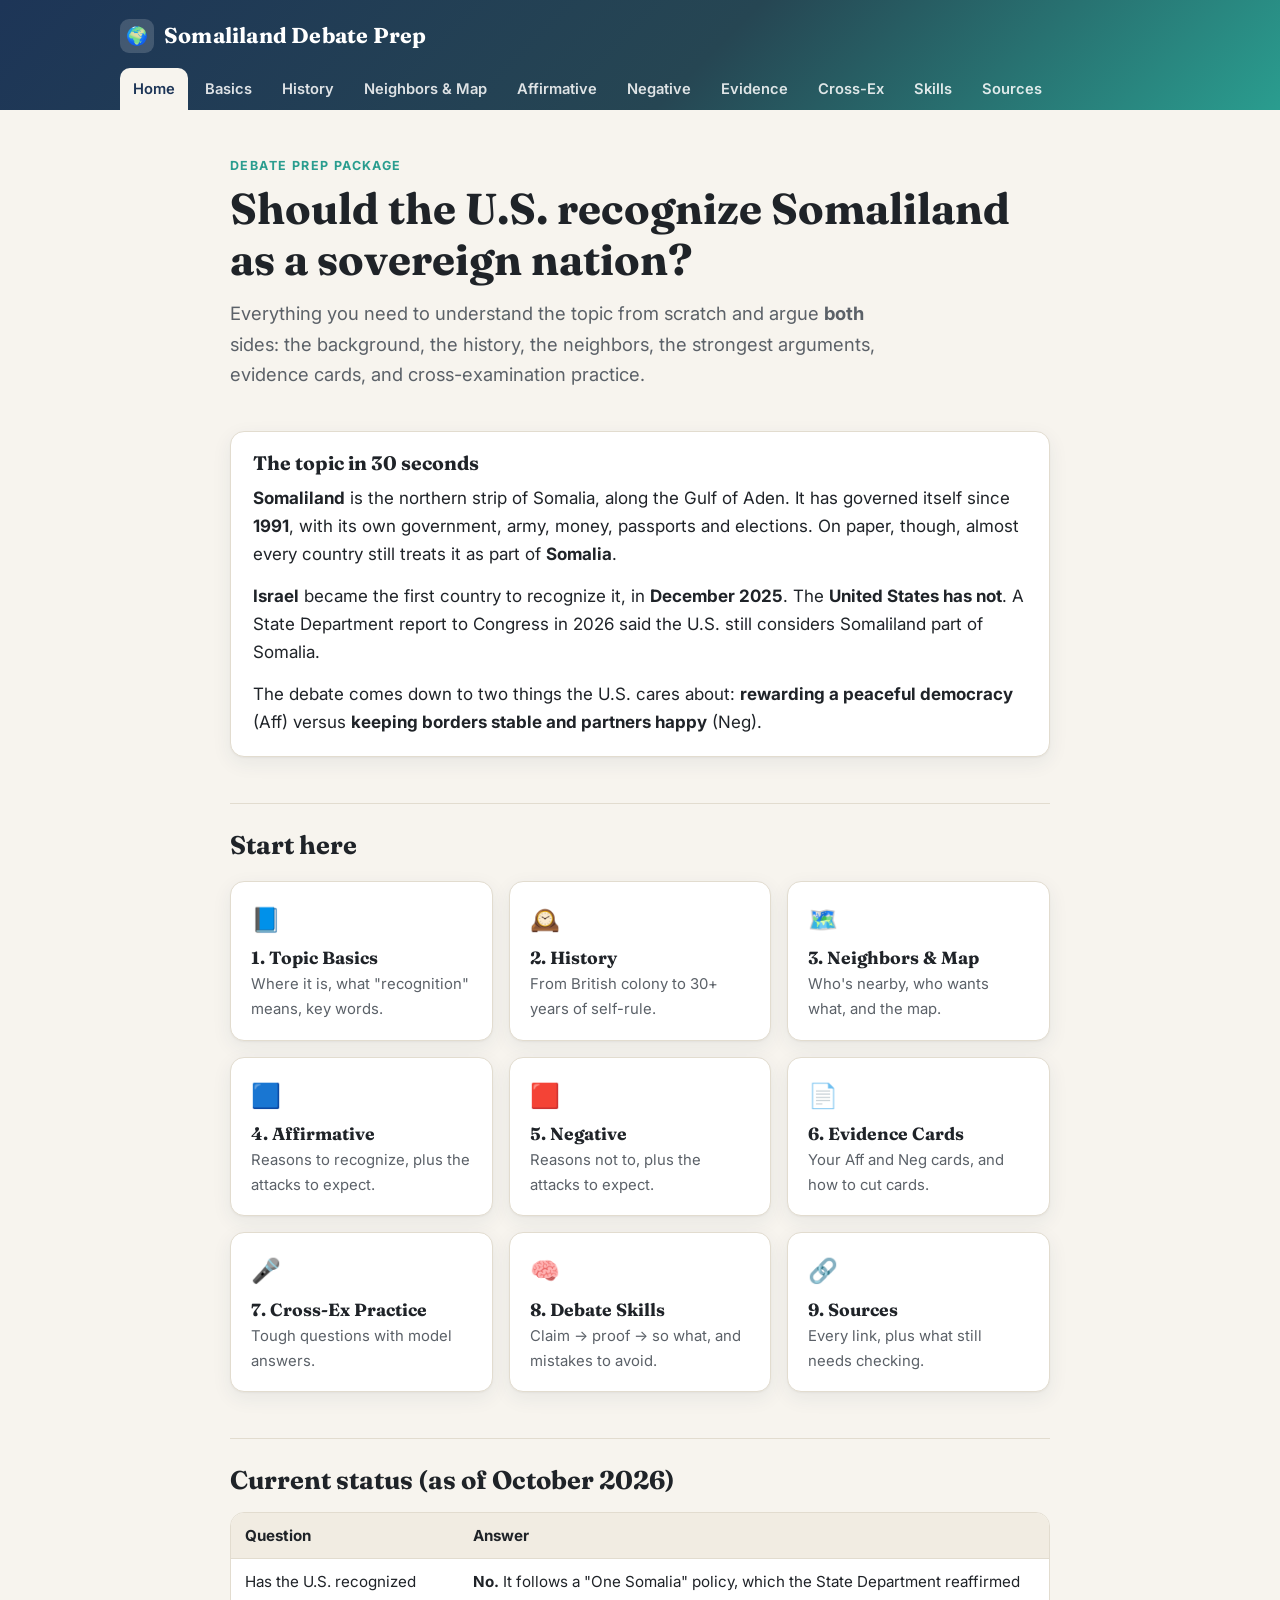
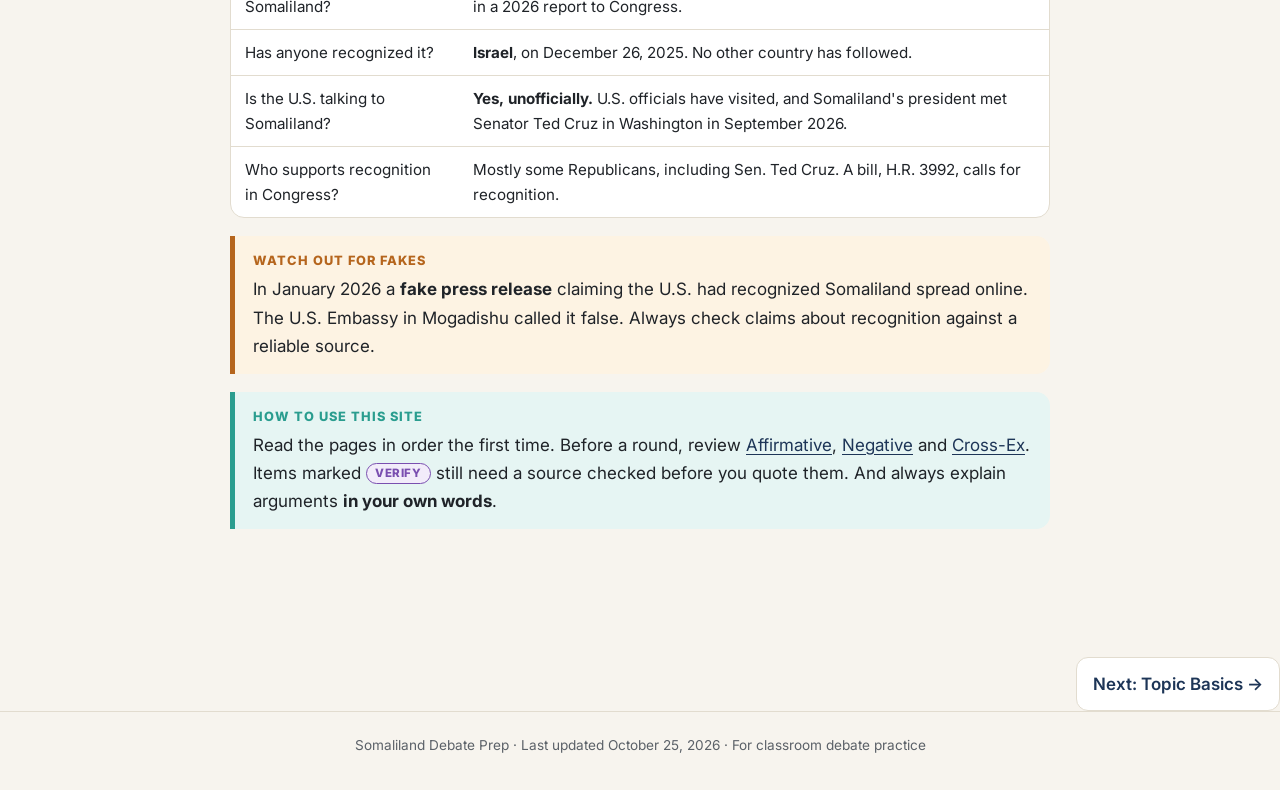
==== index.html @ 2c1a6a26 "Add Somaliland debate prep site Static HTML site for GitHub Pages: basics, history timeline, neighbo" ====
<!doctype html>
<html lang="en">
<head>
<!-- HEAD:START -->
<meta charset="utf-8">
<meta name="viewport" content="width=device-width, initial-scale=1">
<link rel="preconnect" href="https://fonts.googleapis.com">
<link rel="preconnect" href="https://fonts.gstatic.com" crossorigin>
<link href="https://fonts.googleapis.com/css2?family=Fraunces:opsz,wght@9..144,600;9..144,700&family=Inter:wght@400;600;700;800&display=swap" rel="stylesheet">
<link rel="stylesheet" href="assets/style.css">
<link rel="icon" href="data:image/svg+xml,<svg xmlns='http://www.w3.org/2000/svg' viewBox='0 0 100 100'><text y='.9em' font-size='90'>🌍</text></svg>">
<!-- HEAD:END -->
<title>Somaliland Debate Prep</title>
<meta name="description" content="A beginner-friendly prep package for the resolution: The United States should recognize Somaliland as a sovereign nation.">
</head>
<body>
<!-- HEADER:START -->
<header class="site-header">
  <div class="inner">
    <a class="brand" href="index.html"><span class="logo">🌍</span> Somaliland Debate Prep</a>
    <nav class="site-nav" aria-label="Main">
      <a href="index.html" aria-current="page">Home</a>
      <a href="basics.html">Basics</a>
      <a href="history.html">History</a>
      <a href="neighbors.html">Neighbors &amp; Map</a>
      <a href="affirmative.html">Affirmative</a>
      <a href="negative.html">Negative</a>
      <a href="evidence.html">Evidence</a>
      <a href="cross-ex.html">Cross-Ex</a>
      <a href="skills.html">Skills</a>
      <a href="sources.html">Sources</a>
    </nav>
  </div>
</header>
<!-- HEADER:END -->

<main>
  <section class="hero">
    <span class="eyebrow">Debate Prep Package</span>
    <h1>Should the U.S. recognize Somaliland as a sovereign nation?</h1>
    <p class="lead">Everything you need to understand the topic from scratch and argue <strong>both</strong> sides: the background, the history, the neighbors, the strongest arguments, evidence cards, and cross-examination practice.</p>
  </section>

  <div class="card">
    <h3 style="margin-top:0">The topic in 30 seconds</h3>
    <p><strong>Somaliland</strong> is the northern strip of Somalia, along the Gulf of Aden. It has governed itself since <strong>1991</strong>, with its own government, army, money, passports and elections. On paper, though, almost every country still treats it as part of <strong>Somalia</strong>.</p>
    <p><strong>Israel</strong> became the first country to recognize it, in <strong>December 2025</strong>. The <strong>United States has not</strong>. A State Department report to Congress in 2026 said the U.S. still considers Somaliland part of Somalia.</p>
    <p style="margin:0">The debate comes down to two things the U.S. cares about: <strong>rewarding a peaceful democracy</strong> (Aff) versus <strong>keeping borders stable and partners happy</strong> (Neg).</p>
  </div>

  <h2>Start here</h2>
  <div class="grid">
    <a class="tile" href="basics.html"><span class="icon">📘</span><h3>1. Topic Basics</h3><p>Where it is, what "recognition" means, key words.</p></a>
    <a class="tile" href="history.html"><span class="icon">🕰️</span><h3>2. History</h3><p>From British colony to 30+ years of self-rule.</p></a>
    <a class="tile" href="neighbors.html"><span class="icon">🗺️</span><h3>3. Neighbors &amp; Map</h3><p>Who's nearby, who wants what, and the map.</p></a>
    <a class="tile" href="affirmative.html"><span class="icon">🟦</span><h3>4. Affirmative</h3><p>Reasons to recognize, plus the attacks to expect.</p></a>
    <a class="tile" href="negative.html"><span class="icon">🟥</span><h3>5. Negative</h3><p>Reasons not to, plus the attacks to expect.</p></a>
    <a class="tile" href="evidence.html"><span class="icon">📄</span><h3>6. Evidence Cards</h3><p>Your Aff and Neg cards, and how to cut cards.</p></a>
    <a class="tile" href="cross-ex.html"><span class="icon">🎤</span><h3>7. Cross-Ex Practice</h3><p>Tough questions with model answers.</p></a>
    <a class="tile" href="skills.html"><span class="icon">🧠</span><h3>8. Debate Skills</h3><p>Claim → proof → so what, and mistakes to avoid.</p></a>
    <a class="tile" href="sources.html"><span class="icon">🔗</span><h3>9. Sources</h3><p>Every link, plus what still needs checking.</p></a>
  </div>

  <h2>Current status (as of October 2026)</h2>
  <div class="table-wrap"><table>
    <tr><th>Question</th><th>Answer</th></tr>
    <tr><td>Has the U.S. recognized Somaliland?</td><td><strong>No.</strong> It follows a "One Somalia" policy, which the State Department reaffirmed in a 2026 report to Congress.</td></tr>
    <tr><td>Has anyone recognized it?</td><td><strong>Israel</strong>, on December 26, 2025. No other country has followed.</td></tr>
    <tr><td>Is the U.S. talking to Somaliland?</td><td><strong>Yes, unofficially.</strong> U.S. officials have visited, and Somaliland's president met Senator Ted Cruz in Washington in September 2026.</td></tr>
    <tr><td>Who supports recognition in Congress?</td><td>Mostly some Republicans, including Sen. Ted Cruz. A bill, H.R. 3992, calls for recognition.</td></tr>
  </table></div>

  <div class="callout warn">
    <span class="label">Watch out for fakes</span>
    In January 2026 a <strong>fake press release</strong> claiming the U.S. had recognized Somaliland spread online. The U.S. Embassy in Mogadishu called it false. Always check claims about recognition against a reliable source.
  </div>

  <div class="callout tip">
    <span class="label">How to use this site</span>
    Read the pages in order the first time. Before a round, review <a href="affirmative.html">Affirmative</a>, <a href="negative.html">Negative</a> and <a href="cross-ex.html">Cross-Ex</a>. Items marked <span class="verify-tag">verify</span> still need a source checked before you quote them. And always explain arguments <strong>in your own words</strong>.
  </div>
</main>

<!-- FOOTER:START -->
<nav class="pager" aria-label="Pages">
  <span></span>
  <a href="basics.html">Next: Topic Basics →</a>
</nav>
<footer class="site-footer">
  Somaliland Debate Prep · Last updated October 25, 2026 · For classroom debate practice
</footer>
<!-- FOOTER:END -->
</body>
</html>
---- assets/style.css ----
/* Somaliland Debate Prep — shared stylesheet (static, GitHub Pages friendly) */

:root {
  --bg: #f7f4ee;
  --surface: #ffffff;
  --surface-2: #f1ece2;
  --text: #1f2328;
  --muted: #5b6168;
  --border: #e2dccf;
  --brand: #1d3557;
  --brand-2: #2a9d8f;
  --accent: #e9c46a;
  --aff: #2563a8;
  --aff-bg: #e8f0fa;
  --neg: #b23a3a;
  --neg-bg: #fbeaea;
  --tip: #2a9d8f;
  --tip-bg: #e6f5f3;
  --warn: #b5651d;
  --warn-bg: #fdf3e3;
  --verify: #7a4fb0;
  --verify-bg: #f2ecfa;
  --mark: #fff2a8;
  --radius: 14px;
  --shadow: 0 1px 2px rgba(0,0,0,.04), 0 6px 20px rgba(29,53,87,.07);
  --serif: "Fraunces", Georgia, "Times New Roman", serif;
  --sans: "Inter", -apple-system, BlinkMacSystemFont, "Segoe UI", Helvetica, Arial, sans-serif;
}

@media (prefers-color-scheme: dark) {
  :root:not([data-theme="light"]) {
    --bg: #12161c;
    --surface: #1a2028;
    --surface-2: #222a34;
    --text: #e8eaed;
    --muted: #a3abb5;
    --border: #2e3742;
    --brand: #9cc3ff;
    --brand-2: #5cc8ba;
    --aff: #8ab8ee;
    --aff-bg: #1b2a3d;
    --neg: #f08f8f;
    --neg-bg: #3a2022;
    --tip: #5cc8ba;
    --tip-bg: #17302d;
    --warn: #f0b36a;
    --warn-bg: #352816;
    --verify: #c3a3ef;
    --verify-bg: #2a2238;
    --mark: #5c5216;
    --shadow: none;
  }
}

* { box-sizing: border-box; }
html { -webkit-text-size-adjust: 100%; }
body {
  margin: 0;
  background: var(--bg);
  color: var(--text);
  font-family: var(--sans);
  font-size: 17px;
  line-height: 1.65;
}
img, svg { max-width: 100%; height: auto; }
a { color: var(--brand); text-underline-offset: 3px; }
a:hover { color: var(--brand-2); }

/* ---------- Header & nav ---------- */
.site-header {
  background: linear-gradient(135deg, #1d3557 0%, #264653 55%, #2a9d8f 100%);
  color: #fff;
}
.site-header .inner {
  max-width: 1080px; margin: 0 auto; padding: 18px 20px 0;
}
.brand {
  display: flex; align-items: center; gap: 10px;
  color: #fff; text-decoration: none; font-family: var(--serif);
  font-size: 1.35rem; font-weight: 700; letter-spacing: .2px;
}
.brand:hover { color: #fff; }
.brand .logo {
  width: 34px; height: 34px; border-radius: 9px; display: grid; place-items: center;
  background: rgba(255,255,255,.16); font-size: 1.1rem;
}
.site-nav {
  display: flex; gap: 4px; overflow-x: auto; padding: 14px 0 0; scrollbar-width: none;
}
.site-nav::-webkit-scrollbar { display: none; }
.site-nav a {
  color: rgba(255,255,255,.85); text-decoration: none; white-space: nowrap;
  padding: 9px 13px; border-radius: 10px 10px 0 0; font-size: .92rem; font-weight: 600;
}
.site-nav a:hover { color: #fff; background: rgba(255,255,255,.1); }
.site-nav a[aria-current="page"] { background: var(--bg); color: var(--brand); }

/* ---------- Layout ---------- */
main { max-width: 860px; margin: 0 auto; padding: 34px 20px 60px; }
.hero { padding: 6px 0 10px; }
.eyebrow {
  display: inline-block; font-size: .78rem; font-weight: 700; letter-spacing: 1.4px;
  text-transform: uppercase; color: var(--brand-2); margin-bottom: 6px;
}
h1, h2, h3 { font-family: var(--serif); line-height: 1.2; color: var(--text); }
h1 { font-size: clamp(2rem, 5vw, 2.7rem); margin: 0 0 12px; }
h2 { font-size: 1.6rem; margin: 46px 0 14px; padding-top: 6px; border-top: 1px solid var(--border); padding-top: 26px; }
h3 { font-size: 1.22rem; margin: 28px 0 8px; }
.lead { font-size: 1.15rem; color: var(--muted); max-width: 680px; }
p { margin: 0 0 14px; }
ul, ol { padding-left: 1.3em; margin: 0 0 14px; }
li { margin-bottom: 6px; }
strong { font-weight: 700; }
hr { border: 0; border-top: 1px solid var(--border); margin: 36px 0; }

/* ---------- Components ---------- */
.card {
  background: var(--surface); border: 1px solid var(--border); border-radius: var(--radius);
  padding: 20px 22px; box-shadow: var(--shadow); margin: 18px 0;
}
.grid { display: grid; gap: 16px; grid-template-columns: repeat(auto-fit, minmax(240px, 1fr)); margin: 20px 0; }
.tile {
  display: block; text-decoration: none; color: var(--text);
  background: var(--surface); border: 1px solid var(--border); border-radius: var(--radius);
  padding: 18px 20px; box-shadow: var(--shadow); transition: transform .15s ease, border-color .15s ease;
}
.tile:hover { transform: translateY(-2px); border-color: var(--brand-2); color: var(--text); }
.tile .icon { font-size: 1.5rem; }
.tile h3 { margin: 8px 0 4px; font-size: 1.1rem; }
.tile p { margin: 0; color: var(--muted); font-size: .93rem; }

.callout {
  border-left: 5px solid var(--tip); background: var(--tip-bg);
  border-radius: 0 var(--radius) var(--radius) 0; padding: 14px 18px; margin: 18px 0;
}
.callout > :last-child { margin-bottom: 0; }
.callout .label { font-weight: 800; font-size: .8rem; letter-spacing: 1px; text-transform: uppercase; display: block; margin-bottom: 4px; }
.callout.tip { border-color: var(--tip); background: var(--tip-bg); }
.callout.tip .label { color: var(--tip); }
.callout.warn { border-color: var(--warn); background: var(--warn-bg); }
.callout.warn .label { color: var(--warn); }
.callout.verify { border-color: var(--verify); background: var(--verify-bg); }
.callout.verify .label { color: var(--verify); }

.verify-tag {
  display: inline-block; font-size: .72rem; font-weight: 800; letter-spacing: .6px; text-transform: uppercase;
  color: var(--verify); background: var(--verify-bg); border: 1px solid currentColor;
  border-radius: 999px; padding: 0 8px; vertical-align: 2px; white-space: nowrap;
}

.side { border-radius: var(--radius); padding: 18px 22px; margin: 18px 0; border: 1px solid var(--border); }
.side.aff { background: var(--aff-bg); border-left: 6px solid var(--aff); }
.side.neg { background: var(--neg-bg); border-left: 6px solid var(--neg); }
.side h3 { margin-top: 0; }
.side > :last-child { margin-bottom: 0; }
.pill { display: inline-block; font-size: .75rem; font-weight: 800; letter-spacing: .8px; text-transform: uppercase; padding: 2px 10px; border-radius: 999px; color: #fff; }
.pill.aff { background: var(--aff); }
.pill.neg { background: var(--neg); }
.pill.star { background: #c08a1e; }

.exchange { margin: 10px 0 0; padding: 0; list-style: none; }
.exchange li { padding: 8px 12px; border-radius: 10px; margin-bottom: 8px; background: var(--surface); border: 1px solid var(--border); }
.exchange .who { font-weight: 800; font-size: .8rem; text-transform: uppercase; letter-spacing: .8px; margin-right: 6px; }

blockquote {
  margin: 14px 0; padding: 12px 18px; border-left: 4px solid var(--accent);
  background: var(--surface); border-radius: 0 10px 10px 0; font-style: italic;
}
blockquote > :last-child { margin-bottom: 0; }
mark { background: var(--mark); color: inherit; padding: 0 2px; border-radius: 3px; font-weight: 600; }

/* Evidence card */
.evidence { background: var(--surface); border: 1px solid var(--border); border-radius: var(--radius); box-shadow: var(--shadow); margin: 20px 0; overflow: hidden; }
.evidence .ev-head { padding: 12px 20px; color: #fff; font-weight: 700; display: flex; justify-content: space-between; gap: 10px; flex-wrap: wrap; }
.evidence.aff .ev-head { background: var(--aff); }
.evidence.neg .ev-head { background: var(--neg); }
.evidence .ev-body { padding: 18px 22px; }
.evidence .tag { font-weight: 800; font-size: 1.05rem; margin-bottom: 8px; }
.evidence .cite { font-size: .9rem; color: var(--muted); margin-bottom: 12px; }
.evidence .text { font-family: var(--serif); font-size: 1rem; line-height: 1.7; border-top: 1px dashed var(--border); padding-top: 12px; }

/* Tables */
.table-wrap { overflow-x: auto; margin: 16px 0; border-radius: var(--radius); border: 1px solid var(--border); background: var(--surface); }
table { border-collapse: collapse; width: 100%; font-size: .95rem; }
th, td { text-align: left; padding: 10px 14px; border-bottom: 1px solid var(--border); vertical-align: top; }
th { background: var(--surface-2); font-weight: 700; }
tr:last-child td { border-bottom: 0; }

/* Timeline */
.timeline { list-style: none; padding: 0; margin: 20px 0; position: relative; }
.timeline::before { content: ""; position: absolute; left: 92px; top: 6px; bottom: 6px; width: 3px; background: var(--border); border-radius: 3px; }
.timeline li { display: grid; grid-template-columns: 80px 1fr; gap: 28px; margin-bottom: 18px; position: relative; }
.timeline li::before { content: ""; position: absolute; left: 86px; top: 7px; width: 15px; height: 15px; border-radius: 50%; background: var(--brand-2); border: 3px solid var(--bg); }
.timeline .when { font-weight: 800; font-family: var(--serif); color: var(--brand); text-align: right; }
.timeline .what h3 { margin: 0 0 4px; font-size: 1.08rem; }
.timeline .what p { margin: 0 0 6px; }

/* Map */
figure.map { margin: 20px 0; background: var(--surface); border: 1px solid var(--border); border-radius: var(--radius); padding: 12px; box-shadow: var(--shadow); }
figure.map img { display: block; width: 100%; border-radius: 8px; }
figure.map figcaption { font-size: .88rem; color: var(--muted); padding: 8px 4px 0; }

/* Practice questions */
details.practice { background: var(--surface); border: 1px solid var(--border); border-radius: var(--radius); margin: 12px 0; box-shadow: var(--shadow); }
details.practice summary { cursor: pointer; padding: 14px 18px; font-weight: 700; list-style: none; display: flex; gap: 10px; }
details.practice summary::-webkit-details-marker { display: none; }
details.practice summary::before { content: "▸"; color: var(--brand-2); transition: transform .15s; }
details.practice[open] summary::before { transform: rotate(90deg); }
details.practice .answer { padding: 0 18px 16px 38px; }
details.practice .answer > :last-child { margin-bottom: 0; }

.checklist { list-style: none; padding-left: 0; }
.checklist li::before { content: "☐ "; color: var(--brand-2); font-weight: 700; }

/* Page footer nav */
.pager { display: flex; justify-content: space-between; gap: 12px; margin-top: 50px; flex-wrap: wrap; }
.pager a { text-decoration: none; padding: 12px 16px; border: 1px solid var(--border); border-radius: 12px; background: var(--surface); font-weight: 600; }
.site-footer { border-top: 1px solid var(--border); color: var(--muted); font-size: .85rem; text-align: center; padding: 22px 20px 34px; }

/* ---------- Mobile ---------- */
@media (max-width: 600px) {
  body { font-size: 16px; }
  main { padding: 24px 16px 48px; }
  .timeline::before { left: 10px; }
  .timeline li { grid-template-columns: 1fr; gap: 2px; padding-left: 34px; }
  .timeline li::before { left: 4px; }
  .timeline .when { text-align: left; }
}

/* ---------- Print (Letter) ---------- */
@page { size: letter; margin: 0.6in; }
@media print {
  :root { --bg: #fff; --surface: #fff; --shadow: none; }
  body { font-size: 11.5pt; background: #fff; color: #000; }
  .site-header, .site-nav, .pager, .site-footer, .no-print { display: none !important; }
  main { max-width: none; padding: 0; }
  h2 { break-after: avoid; }
  .card, .side, .evidence, .callout, figure.map, .timeline li, details.practice { break-inside: avoid; }
  details.practice .answer { display: block !important; }
  a { color: #000; text-decoration: none; }
  .tile:hover { transform: none; }
}
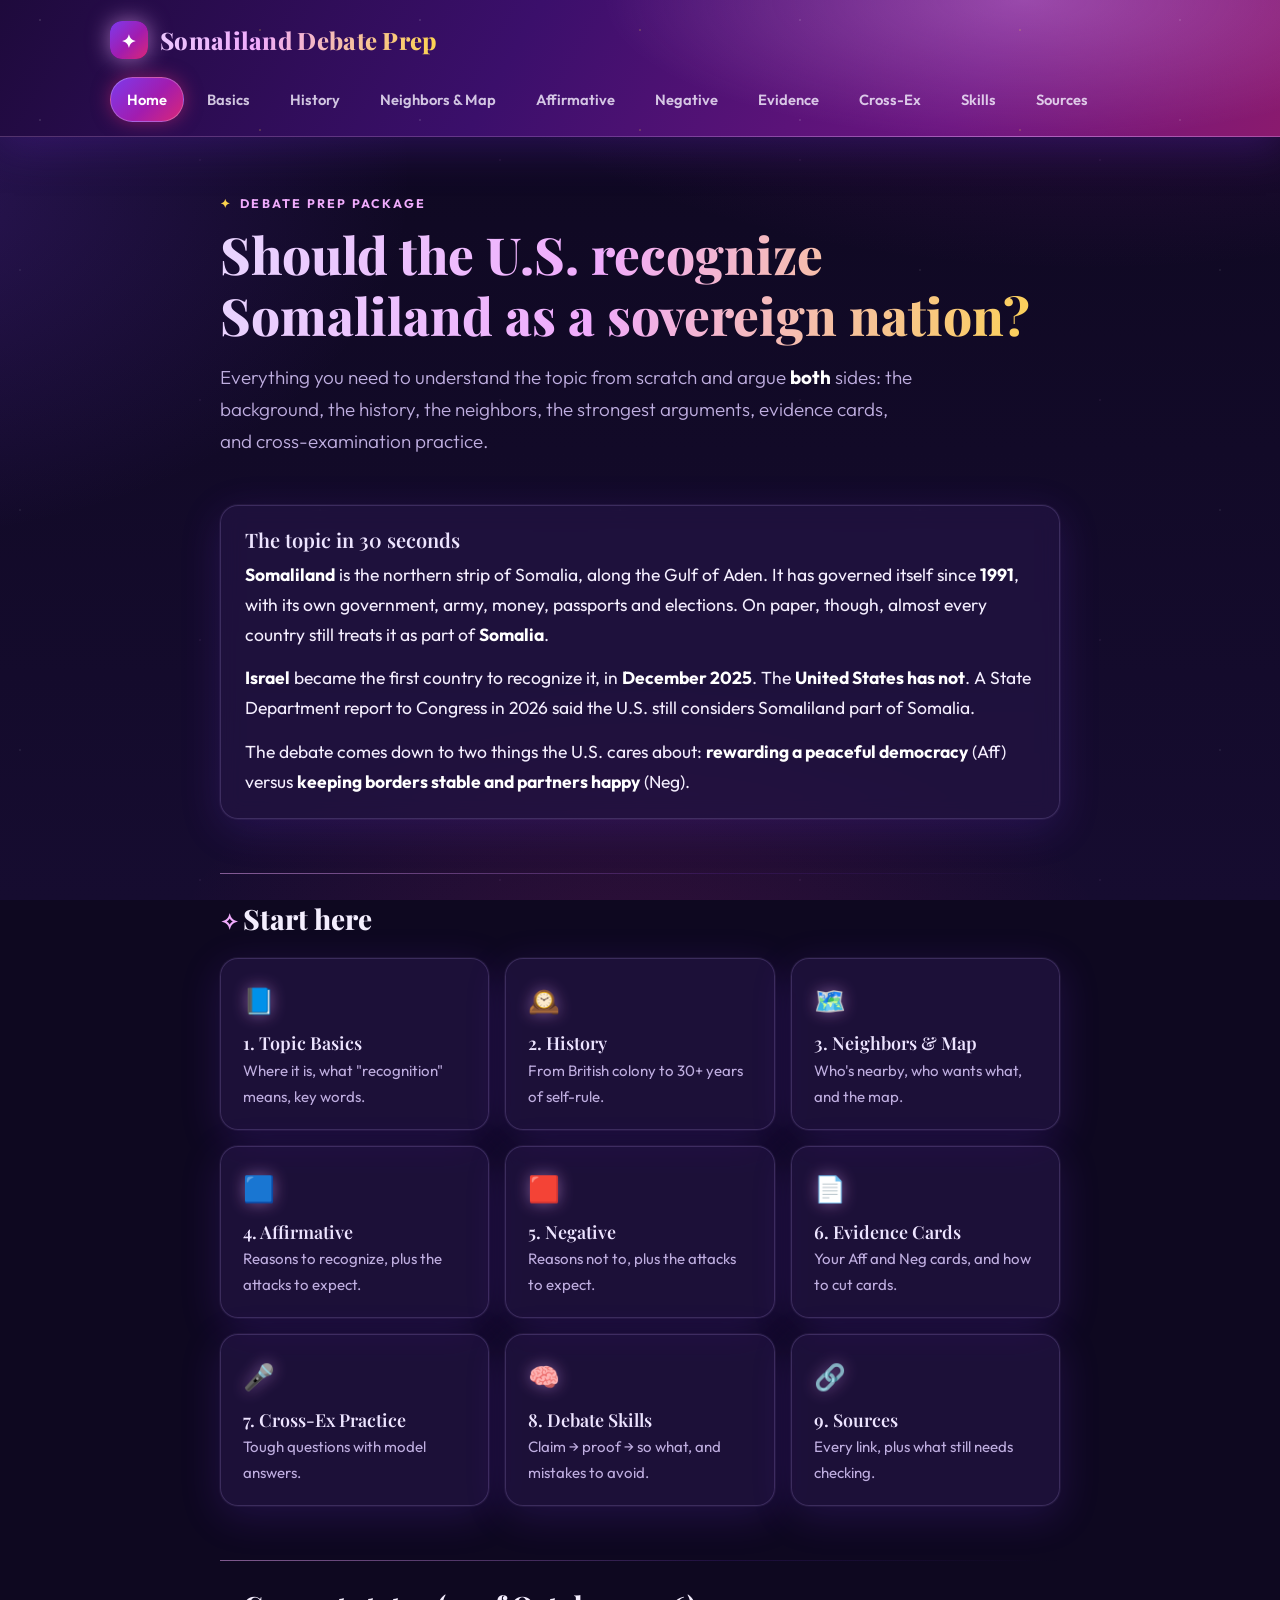
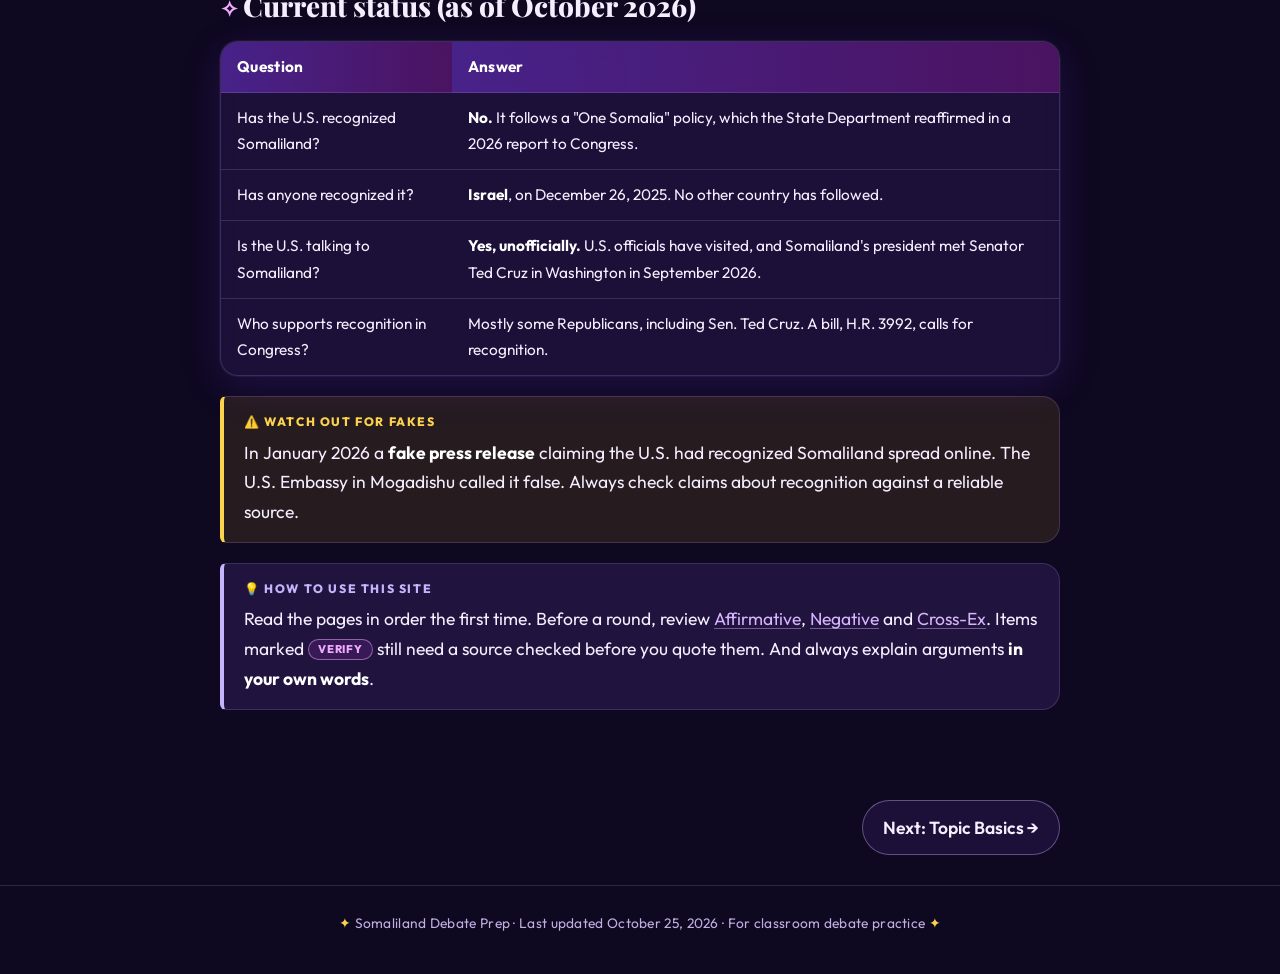
==== commit cc199ecf: "Restyle site in dark purple and make it iPad-friendly Midnight Amethyst theme: glass cards, gradient" ====
--- a/index.html
+++ b/index.html
@@ -4,11 +4,12 @@
 <!-- HEAD:START -->
 <meta charset="utf-8">
 <meta name="viewport" content="width=device-width, initial-scale=1">
+<meta name="theme-color" content="#1a0b33">
 <link rel="preconnect" href="https://fonts.googleapis.com">
 <link rel="preconnect" href="https://fonts.gstatic.com" crossorigin>
-<link href="https://fonts.googleapis.com/css2?family=Fraunces:opsz,wght@9..144,600;9..144,700&family=Inter:wght@400;600;700;800&display=swap" rel="stylesheet">
+<link href="https://fonts.googleapis.com/css2?family=Playfair+Display:ital,wght@0,600;0,800;1,600&family=Outfit:wght@300;400;600;700;800&display=swap" rel="stylesheet">
 <link rel="stylesheet" href="assets/style.css">
-<link rel="icon" href="data:image/svg+xml,<svg xmlns='http://www.w3.org/2000/svg' viewBox='0 0 100 100'><text y='.9em' font-size='90'>🌍</text></svg>">
+<link rel="icon" href="data:image/svg+xml,<svg xmlns='http://www.w3.org/2000/svg' viewBox='0 0 100 100'><text y='.9em' font-size='90'>💜</text></svg>">
 <!-- HEAD:END -->
 <title>Somaliland Debate Prep</title>
 <meta name="description" content="A beginner-friendly prep package for the resolution: The United States should recognize Somaliland as a sovereign nation.">
@@ -17,7 +18,7 @@
 <!-- HEADER:START -->
 <header class="site-header">
   <div class="inner">
-    <a class="brand" href="index.html"><span class="logo">🌍</span> Somaliland Debate Prep</a>
+    <a class="brand" href="index.html"><span class="logo">✦</span> Somaliland Debate Prep</a>
     <nav class="site-nav" aria-label="Main">
       <a href="index.html" aria-current="page">Home</a>
       <a href="basics.html">Basics</a>
--- a/assets/style.css
+++ b/assets/style.css
@@ -1,242 +1,371 @@
-/* Somaliland Debate Prep — shared stylesheet (static, GitHub Pages friendly) */
+/* Somaliland Debate Prep — "Midnight Amethyst" theme (static, GitHub Pages friendly) */
 
 :root {
-  --bg: #f7f4ee;
-  --surface: #ffffff;
-  --surface-2: #f1ece2;
-  --text: #1f2328;
-  --muted: #5b6168;
-  --border: #e2dccf;
-  --brand: #1d3557;
-  --brand-2: #2a9d8f;
-  --accent: #e9c46a;
-  --aff: #2563a8;
-  --aff-bg: #e8f0fa;
-  --neg: #b23a3a;
-  --neg-bg: #fbeaea;
-  --tip: #2a9d8f;
-  --tip-bg: #e6f5f3;
-  --warn: #b5651d;
-  --warn-bg: #fdf3e3;
-  --verify: #7a4fb0;
-  --verify-bg: #f2ecfa;
-  --mark: #fff2a8;
-  --radius: 14px;
-  --shadow: 0 1px 2px rgba(0,0,0,.04), 0 6px 20px rgba(29,53,87,.07);
-  --serif: "Fraunces", Georgia, "Times New Roman", serif;
-  --sans: "Inter", -apple-system, BlinkMacSystemFont, "Segoe UI", Helvetica, Arial, sans-serif;
-}
-
-@media (prefers-color-scheme: dark) {
-  :root:not([data-theme="light"]) {
-    --bg: #12161c;
-    --surface: #1a2028;
-    --surface-2: #222a34;
-    --text: #e8eaed;
-    --muted: #a3abb5;
-    --border: #2e3742;
-    --brand: #9cc3ff;
-    --brand-2: #5cc8ba;
-    --aff: #8ab8ee;
-    --aff-bg: #1b2a3d;
-    --neg: #f08f8f;
-    --neg-bg: #3a2022;
-    --tip: #5cc8ba;
-    --tip-bg: #17302d;
-    --warn: #f0b36a;
-    --warn-bg: #352816;
-    --verify: #c3a3ef;
-    --verify-bg: #2a2238;
-    --mark: #5c5216;
-    --shadow: none;
-  }
+  color-scheme: dark;
+  --bg: #0e0820;
+  --bg-2: #160c30;
+  --surface: rgba(38, 22, 72, .62);
+  --surface-solid: #1d1238;
+  --surface-2: rgba(88, 52, 160, .28);
+  --text: #f4eefe;
+  --muted: #bfaee0;
+  --border: rgba(200, 170, 255, .18);
+  --border-strong: rgba(214, 188, 255, .38);
+  --brand: #d8b4fe;
+  --brand-2: #f0abfc;
+  --gold: #fcd34d;
+  --grad-title: linear-gradient(100deg, #e9d5ff 0%, #f0abfc 45%, #fcd34d 100%);
+  --grad-brand: linear-gradient(135deg, #7c3aed 0%, #a21caf 55%, #db2777 100%);
+  --aff: #7dd3fc;
+  --aff-bg: rgba(56, 189, 248, .10);
+  --aff-grad: linear-gradient(120deg, #0ea5e9 0%, #6366f1 100%);
+  --neg: #fda4af;
+  --neg-bg: rgba(244, 63, 94, .11);
+  --neg-grad: linear-gradient(120deg, #e11d48 0%, #9333ea 100%);
+  --tip: #c4b5fd;
+  --tip-bg: rgba(139, 92, 246, .14);
+  --warn: #fcd34d;
+  --warn-bg: rgba(251, 191, 36, .10);
+  --verify: #f0abfc;
+  --verify-bg: rgba(217, 70, 239, .13);
+  --mark: rgba(252, 211, 77, .26);
+  --radius: 18px;
+  --glow: 0 0 0 1px rgba(216,180,254,.06), 0 10px 40px rgba(124, 58, 237, .18);
+  --glow-strong: 0 0 0 1px rgba(240,171,252,.35), 0 14px 50px rgba(192, 38, 211, .35);
+  --serif: "Playfair Display", Georgia, "Times New Roman", serif;
+  --sans: "Outfit", -apple-system, BlinkMacSystemFont, "Segoe UI", Helvetica, Arial, sans-serif;
 }
 
 * { box-sizing: border-box; }
-html { -webkit-text-size-adjust: 100%; }
+html { -webkit-text-size-adjust: 100%; scroll-behavior: smooth; }
+::selection { background: #c026d3; color: #fff; }
+
 body {
   margin: 0;
-  background: var(--bg);
   color: var(--text);
   font-family: var(--sans);
-  font-size: 17px;
-  line-height: 1.65;
-}
+  font-size: 17.5px;
+  line-height: 1.7;
+  background-color: var(--bg);
+  min-height: 100vh;
+  -webkit-tap-highlight-color: rgba(240, 171, 252, .25);
+}
+/* glow layer (a fixed pseudo-element, because iPad Safari ignores background-attachment: fixed) */
+body::after {
+  content: ""; position: fixed; inset: 0; pointer-events: none; z-index: -2;
+  background-image:
+    radial-gradient(1200px 600px at 85% -10%, rgba(192, 38, 211, .22), transparent 60%),
+    radial-gradient(900px 600px at -10% 20%, rgba(124, 58, 237, .25), transparent 60%),
+    radial-gradient(800px 500px at 50% 110%, rgba(219, 39, 119, .14), transparent 60%),
+    linear-gradient(180deg, var(--bg) 0%, var(--bg-2) 100%);
+}
+/* faint starfield */
+body::before {
+  content: ""; position: fixed; inset: 0; pointer-events: none; z-index: -1;
+  background-image:
+    radial-gradient(1.5px 1.5px at 20px 30px, rgba(255,255,255,.55), transparent 60%),
+    radial-gradient(1px 1px at 120px 80px, rgba(255,255,255,.35), transparent 60%),
+    radial-gradient(1.5px 1.5px at 200px 160px, rgba(240,171,252,.5), transparent 60%),
+    radial-gradient(1px 1px at 60px 200px, rgba(255,255,255,.3), transparent 60%),
+    radial-gradient(1.2px 1.2px at 260px 40px, rgba(252,211,77,.45), transparent 60%);
+  background-size: 300px 240px;
+  opacity: .55;
+}
+
 img, svg { max-width: 100%; height: auto; }
-a { color: var(--brand); text-underline-offset: 3px; }
-a:hover { color: var(--brand-2); }
+a { color: var(--brand); text-underline-offset: 3px; text-decoration-color: rgba(216,180,254,.45); transition: color .15s; }
+a:hover { color: var(--brand-2); text-decoration-color: currentColor; }
 
 /* ---------- Header & nav ---------- */
 .site-header {
-  background: linear-gradient(135deg, #1d3557 0%, #264653 55%, #2a9d8f 100%);
-  color: #fff;
-}
-.site-header .inner {
-  max-width: 1080px; margin: 0 auto; padding: 18px 20px 0;
-}
+  position: relative;
+  background:
+    radial-gradient(600px 200px at 80% 0%, rgba(240,171,252,.35), transparent 70%),
+    linear-gradient(120deg, #1e0a3c 0%, #3b0f6b 40%, #6b1580 75%, #8a1a6e 100%);
+  border-bottom: 1px solid rgba(240,171,252,.25);
+  box-shadow: 0 10px 40px rgba(76, 29, 149, .45);
+  overflow: hidden;
+}
+.site-header::after {
+  content: ""; position: absolute; inset: 0; pointer-events: none;
+  background-image:
+    radial-gradient(1.5px 1.5px at 40px 20px, #fff, transparent 60%),
+    radial-gradient(1px 1px at 140px 60px, rgba(255,255,255,.8), transparent 60%),
+    radial-gradient(2px 2px at 260px 30px, rgba(252,211,77,.9), transparent 60%),
+    radial-gradient(1px 1px at 330px 75px, rgba(255,255,255,.7), transparent 60%);
+  background-size: 380px 100px;
+  opacity: .5;
+}
+.site-header .inner { position: relative; z-index: 1; max-width: 1100px; margin: 0 auto; padding: 20px 20px 0; }
 .brand {
-  display: flex; align-items: center; gap: 10px;
-  color: #fff; text-decoration: none; font-family: var(--serif);
-  font-size: 1.35rem; font-weight: 700; letter-spacing: .2px;
-}
-.brand:hover { color: #fff; }
+  display: inline-flex; align-items: center; gap: 12px; text-decoration: none;
+  font-family: var(--serif); font-size: 1.5rem; font-weight: 800; letter-spacing: .3px;
+  background: var(--grad-title); -webkit-background-clip: text; background-clip: text; color: transparent;
+}
+@media (hover: hover) { .brand:hover { color: transparent; filter: brightness(1.1); } }
 .brand .logo {
-  width: 34px; height: 34px; border-radius: 9px; display: grid; place-items: center;
-  background: rgba(255,255,255,.16); font-size: 1.1rem;
-}
-.site-nav {
-  display: flex; gap: 4px; overflow-x: auto; padding: 14px 0 0; scrollbar-width: none;
-}
-.site-nav::-webkit-scrollbar { display: none; }
+  width: 38px; height: 38px; border-radius: 12px; display: grid; place-items: center;
+  background: var(--grad-brand); color: #fff; -webkit-text-fill-color: #fff;
+  font-size: 1.15rem; box-shadow: 0 0 22px rgba(240,171,252,.6);
+}
+.site-nav { display: flex; flex-wrap: wrap; gap: 6px; padding: 16px 0 14px; }
 .site-nav a {
-  color: rgba(255,255,255,.85); text-decoration: none; white-space: nowrap;
-  padding: 9px 13px; border-radius: 10px 10px 0 0; font-size: .92rem; font-weight: 600;
-}
-.site-nav a:hover { color: #fff; background: rgba(255,255,255,.1); }
-.site-nav a[aria-current="page"] { background: var(--bg); color: var(--brand); }
+  color: rgba(244,238,254,.82); text-decoration: none; white-space: nowrap;
+  padding: 9px 16px; min-height: 42px; display: inline-flex; align-items: center;
+  border-radius: 999px; font-size: .92rem; font-weight: 600;
+  border: 1px solid transparent; transition: all .2s ease;
+}
+@media (hover: hover) { .site-nav a:hover { color: #fff; background: rgba(255,255,255,.08); border-color: rgba(240,171,252,.3); } }
+.site-nav a[aria-current="page"] {
+  color: #fff; background: var(--grad-brand); border-color: rgba(255,255,255,.25);
+  box-shadow: 0 0 18px rgba(219,39,119,.5);
+}
 
 /* ---------- Layout ---------- */
-main { max-width: 860px; margin: 0 auto; padding: 34px 20px 60px; }
-.hero { padding: 6px 0 10px; }
+main { max-width: 880px; margin: 0 auto; padding: 44px max(20px, env(safe-area-inset-right)) 70px max(20px, env(safe-area-inset-left)); }
+.hero { padding: 6px 0 14px; }
 .eyebrow {
-  display: inline-block; font-size: .78rem; font-weight: 700; letter-spacing: 1.4px;
-  text-transform: uppercase; color: var(--brand-2); margin-bottom: 6px;
-}
+  display: inline-flex; align-items: center; gap: 8px; font-size: .78rem; font-weight: 700; letter-spacing: 2.2px;
+  text-transform: uppercase; color: var(--brand-2); margin-bottom: 10px;
+}
+.eyebrow::before { content: "✦"; color: var(--gold); }
 h1, h2, h3 { font-family: var(--serif); line-height: 1.2; color: var(--text); }
-h1 { font-size: clamp(2rem, 5vw, 2.7rem); margin: 0 0 12px; }
-h2 { font-size: 1.6rem; margin: 46px 0 14px; padding-top: 6px; border-top: 1px solid var(--border); padding-top: 26px; }
-h3 { font-size: 1.22rem; margin: 28px 0 8px; }
-.lead { font-size: 1.15rem; color: var(--muted); max-width: 680px; }
+h1 {
+  font-size: clamp(2.2rem, 5.5vw, 3.2rem); margin: 0 0 14px; font-weight: 800;
+  background: var(--grad-title); -webkit-background-clip: text; background-clip: text; color: transparent;
+}
+h2 {
+  font-size: 1.75rem; margin: 54px 0 16px; padding-top: 28px; font-weight: 800;
+  border-top: 1px solid transparent;
+  border-image: linear-gradient(90deg, rgba(240,171,252,.5), rgba(124,58,237,.15) 60%, transparent) 1;
+}
+h2::before { content: "✧ "; color: var(--brand-2); font-size: .8em; }
+h3 { font-size: 1.25rem; margin: 30px 0 8px; font-weight: 600; color: #ede4ff; }
+.lead { font-size: 1.18rem; color: var(--muted); max-width: 700px; font-weight: 300; }
 p { margin: 0 0 14px; }
 ul, ol { padding-left: 1.3em; margin: 0 0 14px; }
 li { margin-bottom: 6px; }
-strong { font-weight: 700; }
+li::marker { color: var(--brand-2); }
+strong { font-weight: 700; color: #fff; }
+em { color: #f5e9ff; }
 hr { border: 0; border-top: 1px solid var(--border); margin: 36px 0; }
 
 /* ---------- Components ---------- */
 .card {
   background: var(--surface); border: 1px solid var(--border); border-radius: var(--radius);
-  padding: 20px 22px; box-shadow: var(--shadow); margin: 18px 0;
-}
-.grid { display: grid; gap: 16px; grid-template-columns: repeat(auto-fit, minmax(240px, 1fr)); margin: 20px 0; }
+  padding: 22px 24px; box-shadow: var(--glow); margin: 20px 0;
+  -webkit-backdrop-filter: blur(10px); backdrop-filter: blur(10px);
+}
+.grid { display: grid; gap: 16px; grid-template-columns: repeat(auto-fit, minmax(240px, 1fr)); margin: 22px 0; }
 .tile {
-  display: block; text-decoration: none; color: var(--text);
+  position: relative; display: block; text-decoration: none; color: var(--text);
   background: var(--surface); border: 1px solid var(--border); border-radius: var(--radius);
-  padding: 18px 20px; box-shadow: var(--shadow); transition: transform .15s ease, border-color .15s ease;
-}
-.tile:hover { transform: translateY(-2px); border-color: var(--brand-2); color: var(--text); }
-.tile .icon { font-size: 1.5rem; }
-.tile h3 { margin: 8px 0 4px; font-size: 1.1rem; }
-.tile p { margin: 0; color: var(--muted); font-size: .93rem; }
+  padding: 20px 22px; box-shadow: var(--glow); overflow: hidden;
+  -webkit-backdrop-filter: blur(10px); backdrop-filter: blur(10px);
+  transition: transform .25s ease, box-shadow .25s ease, border-color .25s ease;
+}
+.tile::after {
+  content: ""; position: absolute; inset: 0; pointer-events: none; opacity: 0; transition: opacity .25s;
+  background: radial-gradient(400px 120px at 0% 0%, rgba(240,171,252,.18), transparent 70%);
+}
+@media (hover: hover) { .tile:hover { transform: translateY(-4px); border-color: rgba(240,171,252,.55); box-shadow: var(--glow-strong); color: var(--text); } }
+@media (hover: hover) { .tile:hover::after { opacity: 1; } }
+.tile .icon { font-size: 1.6rem; filter: drop-shadow(0 0 8px rgba(240,171,252,.45)); }
+.tile h3 { margin: 10px 0 4px; font-size: 1.12rem; }
+.tile p { margin: 0; color: var(--muted); font-size: .94rem; }
 
 .callout {
-  border-left: 5px solid var(--tip); background: var(--tip-bg);
-  border-radius: 0 var(--radius) var(--radius) 0; padding: 14px 18px; margin: 18px 0;
+  border: 1px solid var(--border); border-left: 4px solid var(--tip); background: var(--tip-bg);
+  border-radius: 6px var(--radius) var(--radius) 6px; padding: 15px 20px; margin: 20px 0;
 }
 .callout > :last-child { margin-bottom: 0; }
-.callout .label { font-weight: 800; font-size: .8rem; letter-spacing: 1px; text-transform: uppercase; display: block; margin-bottom: 4px; }
-.callout.tip { border-color: var(--tip); background: var(--tip-bg); }
+.callout .label { font-weight: 800; font-size: .76rem; letter-spacing: 1.6px; text-transform: uppercase; display: block; margin-bottom: 5px; }
+.callout.tip { border-left-color: var(--tip); background: var(--tip-bg); }
 .callout.tip .label { color: var(--tip); }
-.callout.warn { border-color: var(--warn); background: var(--warn-bg); }
+.callout.tip .label::before { content: "💡 "; }
+.callout.warn { border-left-color: var(--warn); background: var(--warn-bg); }
 .callout.warn .label { color: var(--warn); }
-.callout.verify { border-color: var(--verify); background: var(--verify-bg); }
+.callout.warn .label::before { content: "⚠️ "; }
+.callout.verify { border-left-color: var(--verify); background: var(--verify-bg); }
 .callout.verify .label { color: var(--verify); }
+.callout.verify .label::before { content: "🔍 "; }
 
 .verify-tag {
-  display: inline-block; font-size: .72rem; font-weight: 800; letter-spacing: .6px; text-transform: uppercase;
-  color: var(--verify); background: var(--verify-bg); border: 1px solid currentColor;
-  border-radius: 999px; padding: 0 8px; vertical-align: 2px; white-space: nowrap;
-}
-
-.side { border-radius: var(--radius); padding: 18px 22px; margin: 18px 0; border: 1px solid var(--border); }
-.side.aff { background: var(--aff-bg); border-left: 6px solid var(--aff); }
-.side.neg { background: var(--neg-bg); border-left: 6px solid var(--neg); }
+  display: inline-block; font-size: .7rem; font-weight: 800; letter-spacing: .8px; text-transform: uppercase;
+  color: var(--verify); background: var(--verify-bg); border: 1px solid rgba(240,171,252,.5);
+  border-radius: 999px; padding: 0 9px; vertical-align: 2px; white-space: nowrap;
+}
+
+.side {
+  border-radius: var(--radius); padding: 20px 24px; margin: 20px 0; border: 1px solid var(--border);
+  -webkit-backdrop-filter: blur(8px); backdrop-filter: blur(8px);
+}
+.side.aff { background: linear-gradient(135deg, rgba(14,165,233,.13), rgba(99,102,241,.08)); border-color: rgba(125,211,252,.35); box-shadow: 0 0 30px rgba(14,165,233,.10); }
+.side.neg { background: linear-gradient(135deg, rgba(225,29,72,.14), rgba(147,51,234,.08)); border-color: rgba(253,164,175,.35); box-shadow: 0 0 30px rgba(225,29,72,.10); }
 .side h3 { margin-top: 0; }
 .side > :last-child { margin-bottom: 0; }
-.pill { display: inline-block; font-size: .75rem; font-weight: 800; letter-spacing: .8px; text-transform: uppercase; padding: 2px 10px; border-radius: 999px; color: #fff; }
-.pill.aff { background: var(--aff); }
-.pill.neg { background: var(--neg); }
-.pill.star { background: #c08a1e; }
+.pill {
+  display: inline-block; font-family: var(--sans); font-size: .72rem; font-weight: 800; letter-spacing: 1px;
+  text-transform: uppercase; padding: 3px 11px; border-radius: 999px; color: #fff; vertical-align: 3px;
+}
+.pill.aff { background: var(--aff-grad); box-shadow: 0 0 14px rgba(14,165,233,.45); }
+.pill.neg { background: var(--neg-grad); box-shadow: 0 0 14px rgba(225,29,72,.45); }
+.pill.star { background: linear-gradient(120deg, #f59e0b, #fcd34d); color: #3b0764; box-shadow: 0 0 14px rgba(252,211,77,.5); }
 
 .exchange { margin: 10px 0 0; padding: 0; list-style: none; }
-.exchange li { padding: 8px 12px; border-radius: 10px; margin-bottom: 8px; background: var(--surface); border: 1px solid var(--border); }
-.exchange .who { font-weight: 800; font-size: .8rem; text-transform: uppercase; letter-spacing: .8px; margin-right: 6px; }
+.exchange li {
+  padding: 10px 14px; border-radius: 14px; margin-bottom: 8px;
+  background: var(--surface); border: 1px solid var(--border);
+}
+.exchange .who { font-weight: 800; font-size: .76rem; text-transform: uppercase; letter-spacing: 1px; margin-right: 8px; }
 
 blockquote {
-  margin: 14px 0; padding: 12px 18px; border-left: 4px solid var(--accent);
-  background: var(--surface); border-radius: 0 10px 10px 0; font-style: italic;
+  margin: 16px 0; padding: 14px 20px; border-left: 3px solid var(--gold);
+  background: var(--surface); border-radius: 4px 14px 14px 4px; font-style: italic;
 }
 blockquote > :last-child { margin-bottom: 0; }
-mark { background: var(--mark); color: inherit; padding: 0 2px; border-radius: 3px; font-weight: 600; }
+mark {
+  background: linear-gradient(transparent 8%, var(--mark) 8%, var(--mark) 92%, transparent 92%);
+  color: #fff8dc; padding: 0 3px; border-radius: 4px; font-weight: 700;
+  box-shadow: 0 0 12px rgba(252,211,77,.12);
+}
 
 /* Evidence card */
-.evidence { background: var(--surface); border: 1px solid var(--border); border-radius: var(--radius); box-shadow: var(--shadow); margin: 20px 0; overflow: hidden; }
-.evidence .ev-head { padding: 12px 20px; color: #fff; font-weight: 700; display: flex; justify-content: space-between; gap: 10px; flex-wrap: wrap; }
-.evidence.aff .ev-head { background: var(--aff); }
-.evidence.neg .ev-head { background: var(--neg); }
-.evidence .ev-body { padding: 18px 22px; }
-.evidence .tag { font-weight: 800; font-size: 1.05rem; margin-bottom: 8px; }
+.evidence {
+  background: var(--surface); border: 1px solid var(--border-strong); border-radius: var(--radius);
+  box-shadow: var(--glow); margin: 22px 0; overflow: hidden;
+  -webkit-backdrop-filter: blur(10px); backdrop-filter: blur(10px);
+}
+.evidence .ev-head { padding: 12px 22px; color: #fff; font-weight: 700; display: flex; justify-content: space-between; gap: 10px; flex-wrap: wrap; letter-spacing: .3px; }
+.evidence.aff .ev-head { background: var(--aff-grad); }
+.evidence.neg .ev-head { background: var(--neg-grad); }
+.evidence .ev-body { padding: 20px 24px; }
+.evidence .tag { font-weight: 800; font-size: 1.08rem; margin-bottom: 8px; color: #fff; }
 .evidence .cite { font-size: .9rem; color: var(--muted); margin-bottom: 12px; }
-.evidence .text { font-family: var(--serif); font-size: 1rem; line-height: 1.7; border-top: 1px dashed var(--border); padding-top: 12px; }
+.evidence .text { font-family: var(--serif); font-size: 1.02rem; line-height: 1.8; border-top: 1px dashed var(--border-strong); padding-top: 14px; color: #e9e0fb; }
 
 /* Tables */
-.table-wrap { overflow-x: auto; margin: 16px 0; border-radius: var(--radius); border: 1px solid var(--border); background: var(--surface); }
-table { border-collapse: collapse; width: 100%; font-size: .95rem; }
-th, td { text-align: left; padding: 10px 14px; border-bottom: 1px solid var(--border); vertical-align: top; }
-th { background: var(--surface-2); font-weight: 700; }
+.table-wrap {
+  overflow-x: auto; margin: 18px 0; border-radius: var(--radius); border: 1px solid var(--border);
+  background: var(--surface); box-shadow: var(--glow);
+  -webkit-backdrop-filter: blur(10px); backdrop-filter: blur(10px);
+}
+table { border-collapse: collapse; width: 100%; font-size: .96rem; }
+th, td { text-align: left; padding: 12px 16px; border-bottom: 1px solid var(--border); vertical-align: top; }
+th { background: linear-gradient(90deg, rgba(124,58,237,.45), rgba(162,28,175,.35)); color: #fff; font-weight: 700; letter-spacing: .3px; }
 tr:last-child td { border-bottom: 0; }
+@media (hover: hover) { tbody tr:hover td, tr:hover td { background: rgba(216,180,254,.05); } }
 
 /* Timeline */
-.timeline { list-style: none; padding: 0; margin: 20px 0; position: relative; }
-.timeline::before { content: ""; position: absolute; left: 92px; top: 6px; bottom: 6px; width: 3px; background: var(--border); border-radius: 3px; }
-.timeline li { display: grid; grid-template-columns: 80px 1fr; gap: 28px; margin-bottom: 18px; position: relative; }
-.timeline li::before { content: ""; position: absolute; left: 86px; top: 7px; width: 15px; height: 15px; border-radius: 50%; background: var(--brand-2); border: 3px solid var(--bg); }
-.timeline .when { font-weight: 800; font-family: var(--serif); color: var(--brand); text-align: right; }
-.timeline .what h3 { margin: 0 0 4px; font-size: 1.08rem; }
+.timeline { list-style: none; padding: 0; margin: 24px 0; position: relative; }
+.timeline::before {
+  content: ""; position: absolute; left: 100px; top: 6px; bottom: 6px; width: 3px; border-radius: 3px;
+  background: linear-gradient(180deg, #a78bfa, #f0abfc 50%, #fcd34d);
+  box-shadow: 0 0 12px rgba(240,171,252,.5);
+}
+.timeline li { display: grid; grid-template-columns: 86px 1fr; gap: 34px; margin-bottom: 20px; position: relative; }
+.timeline li::before {
+  content: ""; position: absolute; left: 94px; top: 8px; width: 15px; height: 15px; border-radius: 50%;
+  background: #fff; border: 3px solid #d946ef; box-shadow: 0 0 12px rgba(217,70,239,.9);
+}
+.timeline .when { font-weight: 800; font-family: var(--serif); color: var(--gold); text-align: right; line-height: 1.3; padding-top: 3px; }
+.timeline .what {
+  background: var(--surface); border: 1px solid var(--border); border-radius: 14px; padding: 12px 16px;
+  -webkit-backdrop-filter: blur(8px); backdrop-filter: blur(8px);
+}
+.timeline .what h3 { margin: 0 0 4px; font-size: 1.1rem; }
 .timeline .what p { margin: 0 0 6px; }
+.timeline .what > :last-child { margin-bottom: 0; }
 
 /* Map */
-figure.map { margin: 20px 0; background: var(--surface); border: 1px solid var(--border); border-radius: var(--radius); padding: 12px; box-shadow: var(--shadow); }
-figure.map img { display: block; width: 100%; border-radius: 8px; }
-figure.map figcaption { font-size: .88rem; color: var(--muted); padding: 8px 4px 0; }
+figure.map {
+  margin: 22px 0; background: var(--surface); border: 1px solid var(--border-strong); border-radius: var(--radius);
+  padding: 12px; box-shadow: var(--glow-strong);
+}
+figure.map img { display: block; width: 100%; border-radius: 12px; }
+figure.map figcaption { font-size: .88rem; color: var(--muted); padding: 10px 4px 2px; }
 
 /* Practice questions */
-details.practice { background: var(--surface); border: 1px solid var(--border); border-radius: var(--radius); margin: 12px 0; box-shadow: var(--shadow); }
-details.practice summary { cursor: pointer; padding: 14px 18px; font-weight: 700; list-style: none; display: flex; gap: 10px; }
+details.practice {
+  background: var(--surface); border: 1px solid var(--border); border-radius: var(--radius); margin: 12px 0;
+  box-shadow: var(--glow); transition: border-color .2s, box-shadow .2s;
+  -webkit-backdrop-filter: blur(8px); backdrop-filter: blur(8px);
+}
+@media (hover: hover) { details.practice:hover { border-color: rgba(240,171,252,.45); } }
+details.practice[open] { border-color: rgba(240,171,252,.55); box-shadow: var(--glow-strong); }
+details.practice summary { cursor: pointer; padding: 16px 20px; min-height: 48px; font-weight: 600; list-style: none; display: flex; gap: 12px; }
 details.practice summary::-webkit-details-marker { display: none; }
-details.practice summary::before { content: "▸"; color: var(--brand-2); transition: transform .15s; }
-details.practice[open] summary::before { transform: rotate(90deg); }
-details.practice .answer { padding: 0 18px 16px 38px; }
+details.practice summary::before { content: "✦"; color: var(--gold); transition: transform .25s; flex: none; }
+details.practice[open] summary::before { transform: rotate(135deg); }
+details.practice .answer { padding: 0 20px 18px 44px; color: #ece4fb; }
 details.practice .answer > :last-child { margin-bottom: 0; }
 
 .checklist { list-style: none; padding-left: 0; }
-.checklist li::before { content: "☐ "; color: var(--brand-2); font-weight: 700; }
+.checklist li { padding-left: 30px; position: relative; }
+.checklist li::before { content: "◇"; position: absolute; left: 4px; color: var(--brand-2); font-weight: 700; }
 
 /* Page footer nav */
-.pager { display: flex; justify-content: space-between; gap: 12px; margin-top: 50px; flex-wrap: wrap; }
-.pager a { text-decoration: none; padding: 12px 16px; border: 1px solid var(--border); border-radius: 12px; background: var(--surface); font-weight: 600; }
-.site-footer { border-top: 1px solid var(--border); color: var(--muted); font-size: .85rem; text-align: center; padding: 22px 20px 34px; }
+.pager { max-width: 880px; margin: 0 auto 30px; padding: 0 20px; display: flex; justify-content: space-between; gap: 12px; flex-wrap: wrap; }
+.pager a {
+  text-decoration: none; padding: 12px 20px; min-height: 46px; display: inline-flex; align-items: center; border: 1px solid var(--border-strong); border-radius: 999px;
+  background: var(--surface); font-weight: 600; color: var(--text); transition: all .2s;
+}
+@media (hover: hover) { .pager a:hover { background: var(--grad-brand); border-color: transparent; color: #fff; box-shadow: 0 0 22px rgba(219,39,119,.45); } }
+.site-footer {
+  border-top: 1px solid var(--border); color: var(--muted); font-size: .86rem; text-align: center;
+  padding: 26px 20px 38px; letter-spacing: .3px;
+}
+.site-footer::before { content: "✦ "; color: var(--gold); }
+.site-footer::after { content: " ✦"; color: var(--gold); }
+
+/* ---------- Motion ---------- */
+@media (prefers-reduced-motion: no-preference) {
+  main > * { animation: rise .6s ease both; }
+  main > *:nth-child(2) { animation-delay: .05s; }
+  main > *:nth-child(3) { animation-delay: .1s; }
+  main > *:nth-child(4) { animation-delay: .15s; }
+  @keyframes rise { from { opacity: 0; transform: translateY(10px); } to { opacity: 1; transform: none; } }
+}
+
+/* ---------- Tablet (iPad) ---------- */
+@media (min-width: 601px) and (max-width: 1100px) {
+  main { max-width: 760px; padding: 38px 28px 64px; }
+  .site-header .inner { padding: 18px 28px 0; }
+  .grid { grid-template-columns: repeat(2, 1fr); }
+  .pager { max-width: 760px; padding: 0 28px; }
+  table { font-size: .94rem; }
+}
 
 /* ---------- Mobile ---------- */
 @media (max-width: 600px) {
   body { font-size: 16px; }
-  main { padding: 24px 16px 48px; }
+  main { padding: 28px 16px 52px; }
+  .brand { font-size: 1.25rem; }
+  .site-nav { flex-wrap: nowrap; overflow-x: auto; scrollbar-width: none; -webkit-overflow-scrolling: touch; }
+  .site-nav::-webkit-scrollbar { display: none; }
+  .grid { grid-template-columns: 1fr; }
   .timeline::before { left: 10px; }
-  .timeline li { grid-template-columns: 1fr; gap: 2px; padding-left: 34px; }
+  .timeline li { grid-template-columns: 1fr; gap: 4px; padding-left: 34px; }
   .timeline li::before { left: 4px; }
   .timeline .when { text-align: left; }
-}
-
-/* ---------- Print (Letter) ---------- */
+  .pager { padding: 0 16px; }
+}
+
+/* ---------- Print (Letter, ink-friendly) ---------- */
 @page { size: letter; margin: 0.6in; }
 @media print {
-  :root { --bg: #fff; --surface: #fff; --shadow: none; }
-  body { font-size: 11.5pt; background: #fff; color: #000; }
+  :root { --text: #000; --muted: #444; --surface: #fff; --border: #ccc; --border-strong: #999; --glow: none; --glow-strong: none; }
+  body { font-size: 11.5pt; background: #fff !important; color: #000; }
+  body::before, body::after { display: none; }
   .site-header, .site-nav, .pager, .site-footer, .no-print { display: none !important; }
   main { max-width: none; padding: 0; }
-  h2 { break-after: avoid; }
-  .card, .side, .evidence, .callout, figure.map, .timeline li, details.practice { break-inside: avoid; }
-  details.practice .answer { display: block !important; }
+  main > * { animation: none !important; }
+  h1, .brand { background: none; -webkit-text-fill-color: #000; color: #000; }
+  h2, h3, strong, em, .evidence .tag, .evidence .text, details.practice .answer { color: #000; }
+  h2 { break-after: avoid; border-image: none; border-top: 1px solid #ccc; }
+  .card, .side, .evidence, .callout, figure.map, .timeline li, details.practice, .table-wrap { break-inside: avoid; background: #fff !important; box-shadow: none !important; backdrop-filter: none; }
+  th { background: #eee; color: #000; }
+  mark { background: #fff2a8; color: #000; box-shadow: none; }
+  .timeline .what { background: #fff; }
   a { color: #000; text-decoration: none; }
-  .tile:hover { transform: none; }
-}
+}
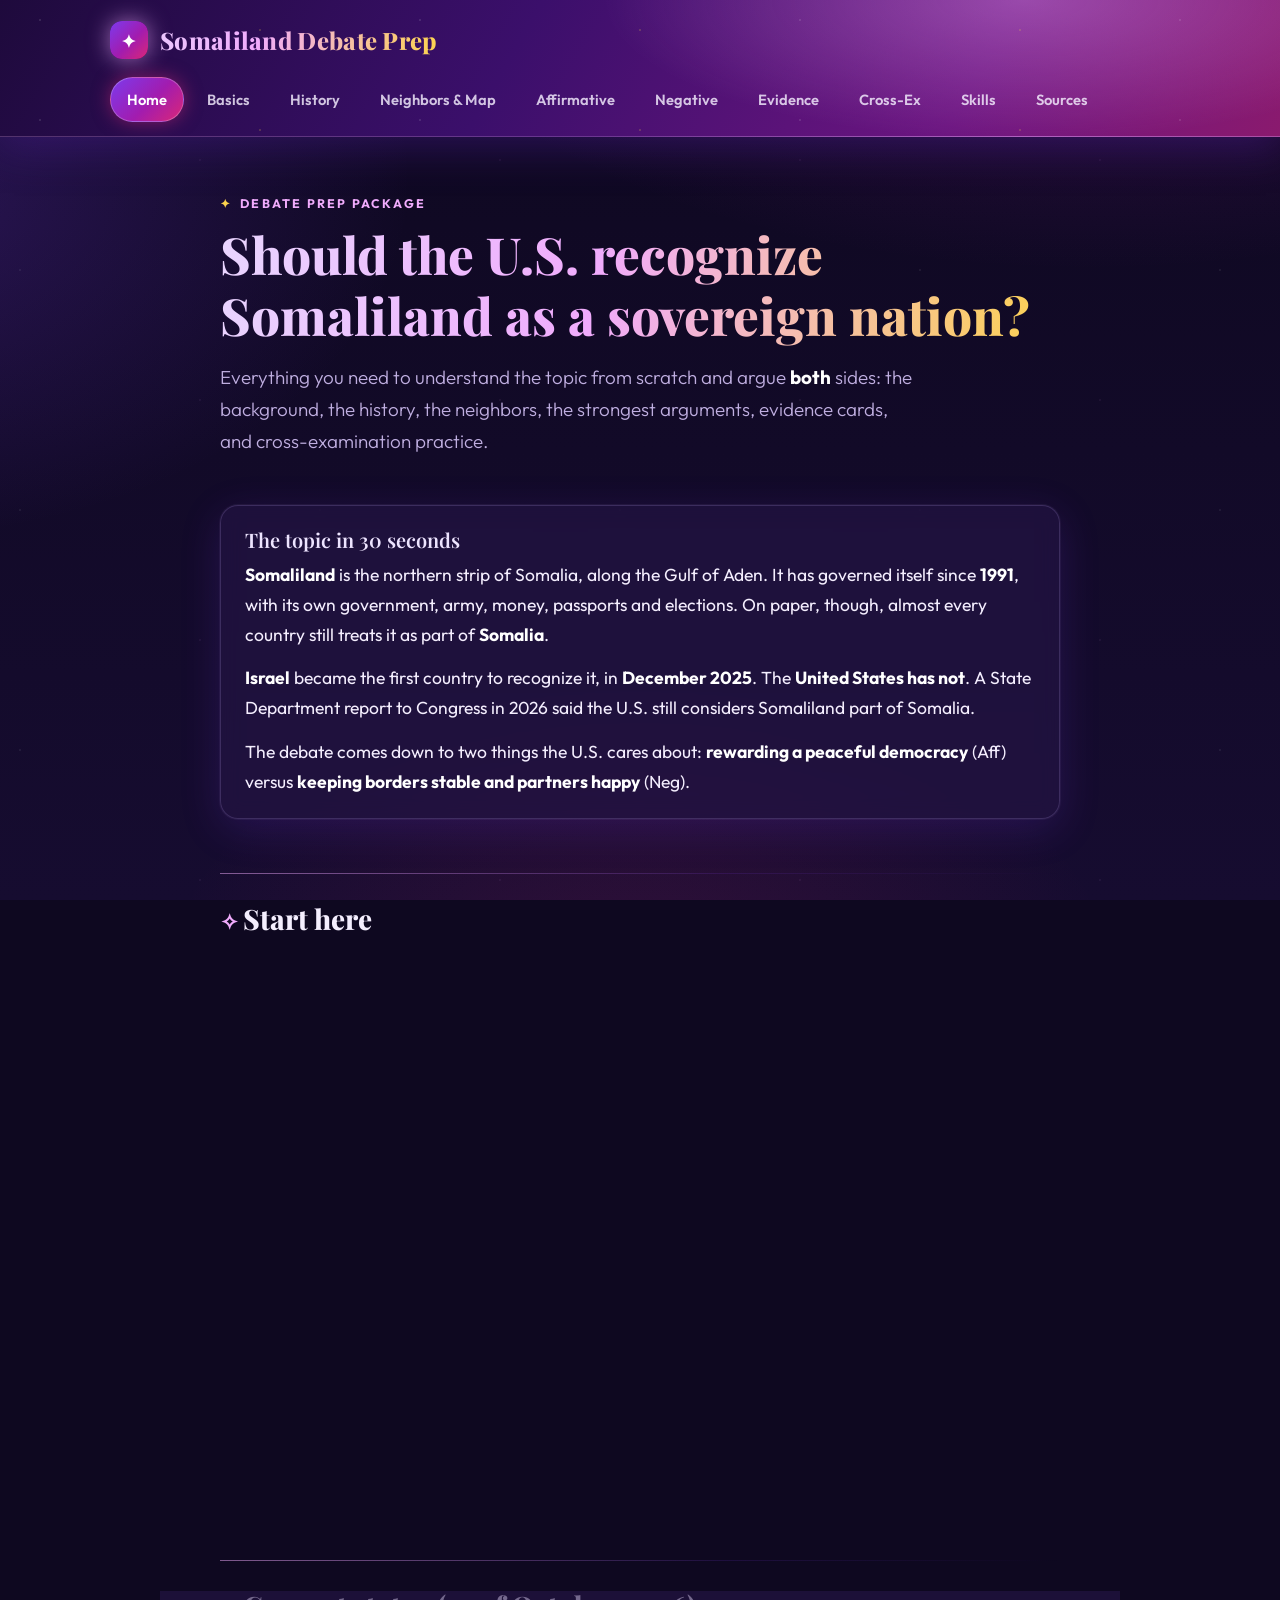
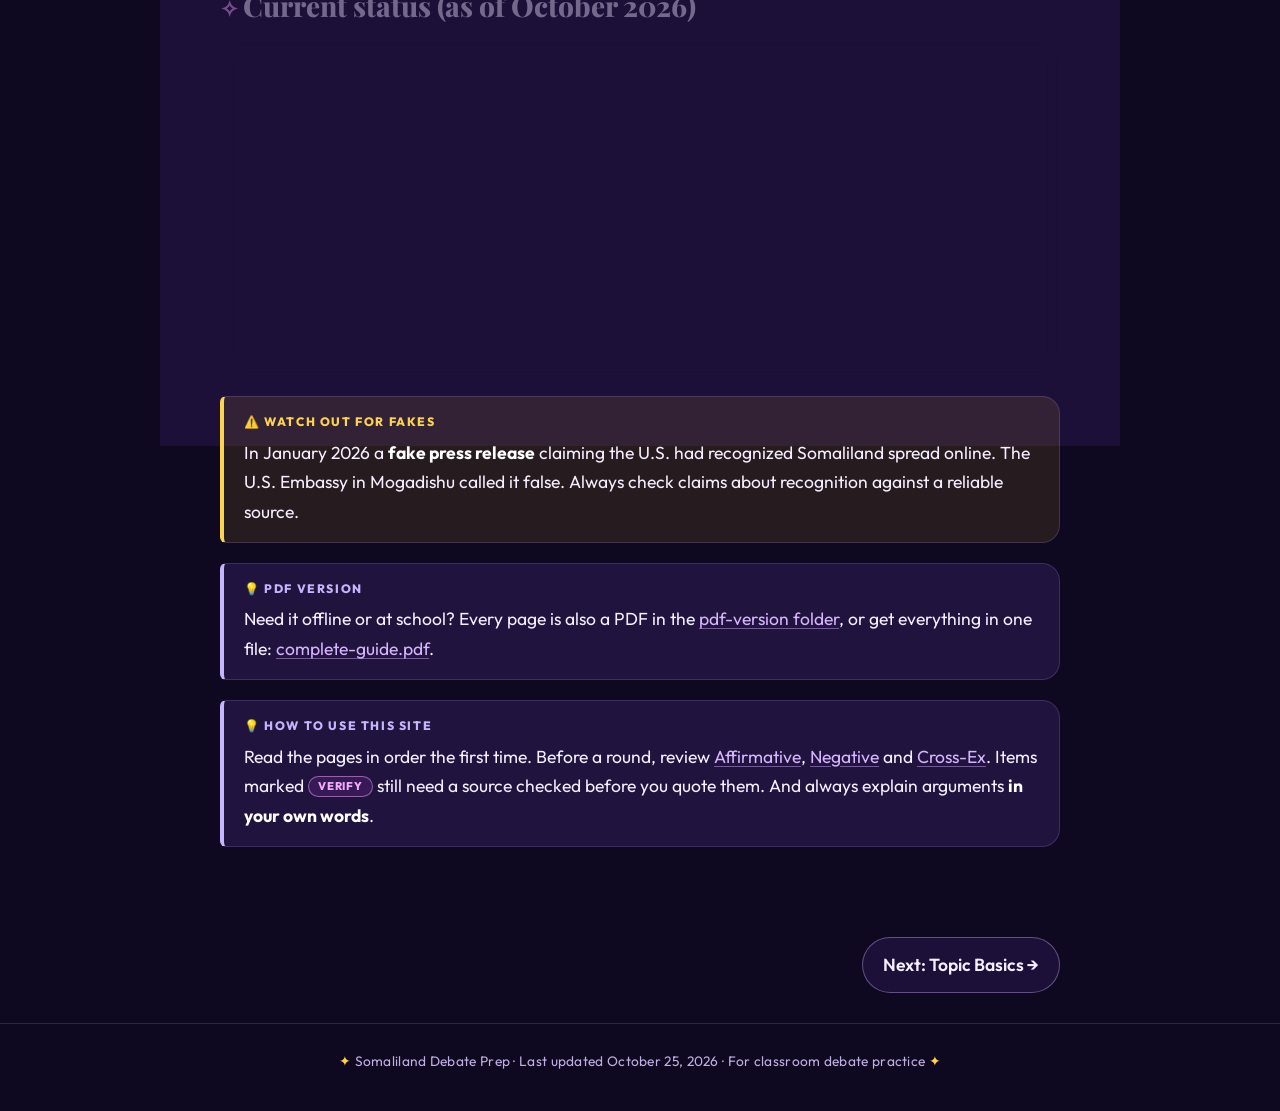
==== commit 78be8529: "Add pdf-version folder with a PDF of every page One PDF per HTML page (same names) plus complete-gui" ====
--- a/index.html
+++ b/index.html
@@ -77,6 +77,11 @@
   </div>
 
   <div class="callout tip">
+    <span class="label">PDF version</span>
+    Need it offline or at school? Every page is also a PDF in the <a href="https://github.com/swainsa1/somaliland-debate-prep/tree/main/pdf-version">pdf-version folder</a>, or get everything in one file: <a href="pdf-version/complete-guide.pdf">complete-guide.pdf</a>.
+  </div>
+
+  <div class="callout tip">
     <span class="label">How to use this site</span>
     Read the pages in order the first time. Before a round, review <a href="affirmative.html">Affirmative</a>, <a href="negative.html">Negative</a> and <a href="cross-ex.html">Cross-Ex</a>. Items marked <span class="verify-tag">verify</span> still need a source checked before you quote them. And always explain arguments <strong>in your own words</strong>.
   </div>
--- a/assets/style.css
+++ b/assets/style.css
@@ -351,21 +351,39 @@
   .pager { padding: 0 16px; }
 }
 
-/* ---------- Print (Letter, ink-friendly) ---------- */
-@page { size: letter; margin: 0.6in; }
+/* ---------- Print / PDF (Letter, same dark purple look as the site) ---------- */
+@page { size: letter; margin: 0.55in 0.6in 0.6in; background: #0e0820; }
+.print-only { display: none; }
 @media print {
-  :root { --text: #000; --muted: #444; --surface: #fff; --border: #ccc; --border-strong: #999; --glow: none; --glow-strong: none; }
-  body { font-size: 11.5pt; background: #fff !important; color: #000; }
+  * { -webkit-print-color-adjust: exact; print-color-adjust: exact; }
+  /* glows and blurs turn into solid squares in PDFs */
+  *, *::before, *::after { box-shadow: none !important; text-shadow: none !important; filter: none !important; }
+  details.practice summary::before { transform: none !important; }
+  .grid { display: grid; }
+  .tile { break-inside: avoid; }
+  :root { --surface: #1d1238; --glow: none; --glow-strong: none; }
+  html, body { background: #0e0820 !important; }
+  body { font-size: 11pt; line-height: 1.55; }
   body::before, body::after { display: none; }
   .site-header, .site-nav, .pager, .site-footer, .no-print { display: none !important; }
+  .print-only { display: block; }
   main { max-width: none; padding: 0; }
   main > * { animation: none !important; }
-  h1, .brand { background: none; -webkit-text-fill-color: #000; color: #000; }
-  h2, h3, strong, em, .evidence .tag, .evidence .text, details.practice .answer { color: #000; }
-  h2 { break-after: avoid; border-image: none; border-top: 1px solid #ccc; }
-  .card, .side, .evidence, .callout, figure.map, .timeline li, details.practice, .table-wrap { break-inside: avoid; background: #fff !important; box-shadow: none !important; backdrop-filter: none; }
-  th { background: #eee; color: #000; }
-  mark { background: #fff2a8; color: #000; box-shadow: none; }
-  .timeline .what { background: #fff; }
-  a { color: #000; text-decoration: none; }
-}
+  h1 { font-size: 26pt; }
+  h2 { font-size: 17pt; margin-top: 26px; padding-top: 14px; break-after: avoid; }
+  h3 { break-after: avoid; }
+  .card, .side, .evidence, .callout, figure.map, .timeline li, details.practice, .table-wrap, .exchange li { break-inside: avoid; }
+  .card, .tile, .table-wrap, details.practice, .exchange li, .timeline .what, figure.map, .evidence {
+    background: #1d1238 !important; box-shadow: none !important; backdrop-filter: none; -webkit-backdrop-filter: none;
+  }
+  .side.aff { background: #0f2340 !important; }
+  .side.neg { background: #33102a !important; }
+  .callout.tip { background: #241a4d !important; }
+  .callout.warn { background: #2e2213 !important; }
+  .callout.verify { background: #2e1540 !important; }
+  .side { backdrop-filter: none; -webkit-backdrop-filter: none; }
+  .tile:hover { transform: none; }
+  .print-footer { margin-top: 28px; padding-top: 10px; border-top: 1px solid var(--border); font-size: 9pt; color: var(--muted); text-align: center; }
+  figure.map img { max-height: 6.4in; width: auto; margin: 0 auto; }
+  .page-break { break-before: page; }
+}
